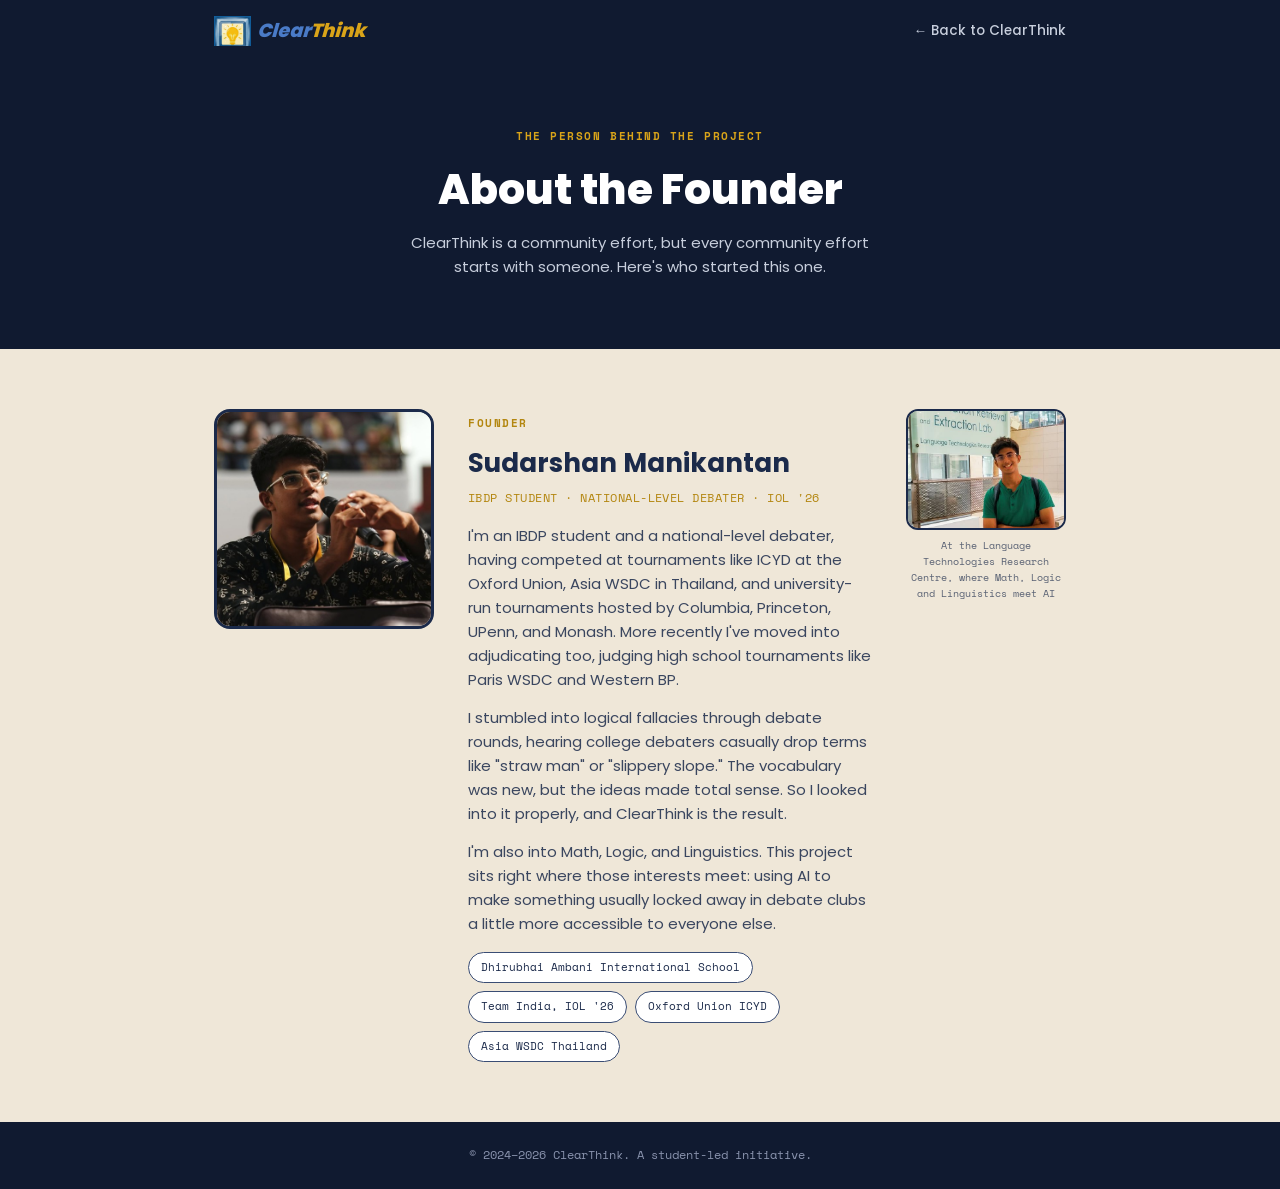
==== about.html @ 988c81aa "Add files via upload" ====
<!DOCTYPE html>
<html lang="en">
<head>
<meta charset="UTF-8" />
<meta name="viewport" content="width=device-width, initial-scale=1.0" />
<title>About the Founder, ClearThink</title>
<link rel="preconnect" href="https://fonts.googleapis.com">
<link rel="preconnect" href="https://fonts.gstatic.com" crossorigin>
<link href="https://fonts.googleapis.com/css2?family=Poppins:wght@400;500;600;700;800&family=Space+Mono:wght@400;500;700&display=swap" rel="stylesheet">
<style>
  :root {
    --ink: #1B2A4A;
    --ink-deep: #101A30;
    --bone: #EFE7D8;
    --gold: #D9A419;
    --gold-deep: #B3860F;
    --muted: #C7CEDC;
    --muted-dark: #8993AD;
    --line: #3A4D74;
  }
  * { box-sizing: border-box; }
  body { margin: 0; background: var(--bone); color: var(--ink); font-family: 'Poppins', sans-serif; line-height: 1.6; }
  a { color: inherit; }
  .wrap { max-width: 900px; margin: 0 auto; padding: 0 24px; }
  .eyebrow { font-family: 'Space Mono', monospace; font-size: 11px; letter-spacing: 0.14em; text-transform: uppercase; color: var(--gold-deep); font-weight: 700; display: inline-block; margin-bottom: 10px; }

  header.site-nav { background: var(--ink-deep); }
  .nav-inner { max-width: 900px; margin: 0 auto; padding: 16px 24px; display: flex; align-items: center; justify-content: space-between; }
  .logo { display: flex; align-items: center; gap: 8px; text-decoration: none; }
  .logo img { height: 30px; width: auto; display: block; }
  .logo .wordmark {
    font-family: 'Poppins', sans-serif;
    font-weight: 800;
    font-style: italic;
    transform: skewX(-6deg);
    font-size: 19px;
    letter-spacing: -0.01em;
    display: inline-block;
    color: #4A7BC7;
  }
  .logo .wordmark span { color: var(--gold); }
  .back-link { color: var(--muted); font-size: 13.5px; text-decoration: none; font-weight: 500; }
  .back-link:hover { color: #fff; }

  .about-hero { background: var(--ink-deep); padding: 60px 24px 70px; text-align: center; }
  .about-hero .eyebrow { color: var(--gold); }
  .about-hero h1 { color: #fff; font-weight: 800; font-size: clamp(28px, 5vw, 42px); margin: 0 0 8px; }
  .about-hero p { color: var(--muted); max-width: 480px; margin: 0 auto; font-size: 15px; }

  .about-inner { display: grid; grid-template-columns: 220px 1fr 160px; gap: 34px; align-items: start; padding: 60px 0; }
  @media (max-width: 800px) { .about-inner { grid-template-columns: 1fr; } }
  .founder-photo { width: 100%; aspect-ratio: 1; border-radius: 16px; overflow: hidden; border: 3px solid var(--ink); }
  .founder-photo img { width: 100%; height: 100%; object-fit: cover; display: block; }
  .about-inner h2 { font-size: 26px; margin: 0 0 4px; }
  .founder-role { font-family: 'Space Mono', monospace; font-size: 12px; color: var(--gold-deep); text-transform: uppercase; letter-spacing: 0.04em; margin-bottom: 16px; }
  .about-inner p.bio { font-size: 15px; opacity: 0.85; margin: 0 0 14px; }
  .cred-badges { display: flex; flex-wrap: wrap; gap: 8px; margin-top: 16px; }
  .cred-badge { font-family: 'Space Mono', monospace; font-size: 11px; background: #fff; border: 1.5px solid var(--line); padding: 6px 12px; border-radius: 20px; }
  .side-photo { border-radius: 12px; overflow: hidden; border: 2px solid var(--ink); }
  .side-photo img { width: 100%; display: block; }
  .side-photo-cap { font-family: 'Space Mono', monospace; font-size: 10px; color: var(--ink); opacity: 0.7; margin-top: 8px; text-align: center; }

  footer.site-footer { text-align: center; padding: 24px; font-size: 11.5px; color: var(--muted-dark); font-family: 'Space Mono', monospace; background: var(--ink-deep); }
</style>
</head>
<body>

<header class="site-nav">
  <div class="nav-inner">
    <a class="logo" href="index.html"><img src="[data-uri]" alt="ClearThink logo"><span class="wordmark">Clear<span>Think</span></span></a>
    <a class="back-link" href="index.html">← Back to ClearThink</a>
  </div>
</header>

<div class="about-hero">
  <span class="eyebrow">The Person Behind the Project</span>
  <h1>About the Founder</h1>
  <p>ClearThink is a community effort, but every community effort starts with someone. Here's who started this one.</p>
</div>

<div class="wrap">
  <div class="about-inner">
    <div class="founder-photo">
      <img src="[data-uri]" alt="Sudarshan Manikantan">
    </div>
    <div>
      <span class="eyebrow">Founder</span>
      <h2>Sudarshan Manikantan</h2>
      <div class="founder-role">IBDP Student &middot; National-Level Debater &middot; IOL '26</div>
      <p class="bio">I'm an IBDP student and a national-level debater, having competed at tournaments like ICYD at the Oxford Union, Asia WSDC in Thailand, and university-run tournaments hosted by Columbia, Princeton, UPenn, and Monash. More recently I've moved into adjudicating too, judging high school tournaments like Paris WSDC and Western BP.</p>
      <p class="bio">I stumbled into logical fallacies through debate rounds, hearing college debaters casually drop terms like "straw man" or "slippery slope." The vocabulary was new, but the ideas made total sense. So I looked into it properly, and ClearThink is the result.</p>
      <p class="bio">I'm also into Math, Logic, and Linguistics. This project sits right where those interests meet: using AI to make something usually locked away in debate clubs a little more accessible to everyone else.</p>
      <div class="cred-badges">
        <span class="cred-badge">Dhirubhai Ambani International School</span>
        <span class="cred-badge">Team India, IOL '26</span>
        <span class="cred-badge">Oxford Union ICYD</span>
        <span class="cred-badge">Asia WSDC Thailand</span>
      </div>
    </div>
    <div>
      <div class="side-photo"><img src="[data-uri]" alt="Sudarshan at the Language Technologies Research Centre"></div>
      <div class="side-photo-cap">At the Language Technologies Research Centre, where Math, Logic and Linguistics meet AI</div>
    </div>
  </div>
</div>

<footer class="site-footer">© 2024–2026 ClearThink. A student-led initiative.</footer>

</body>
</html>
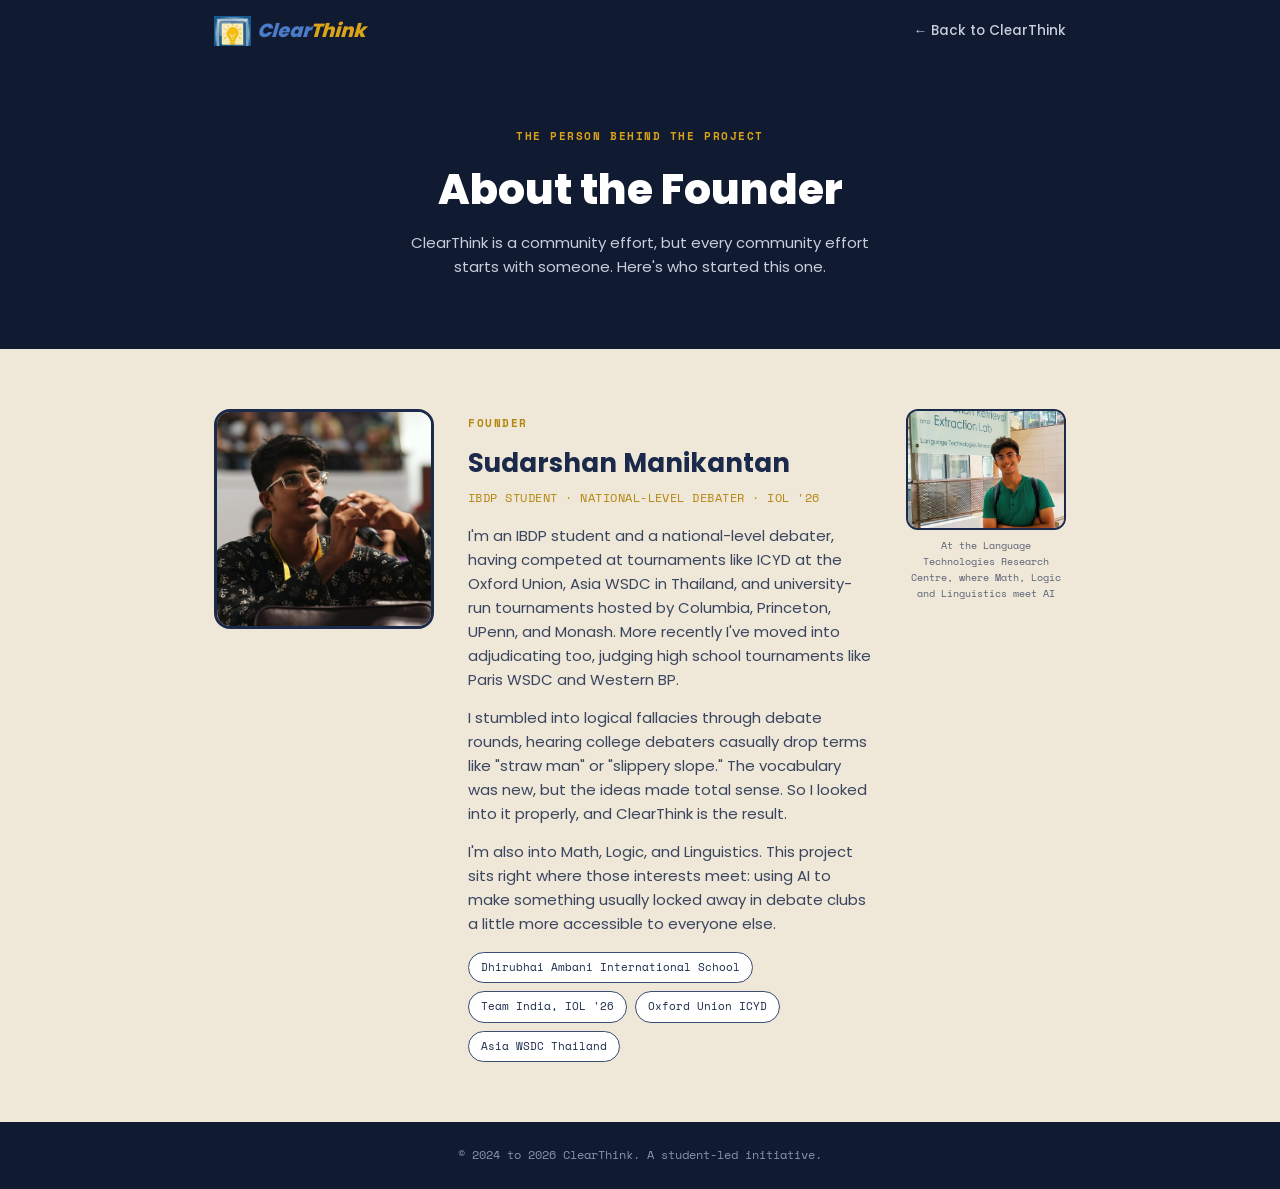
==== commit 203875dd: "Add files via upload" ====
--- a/about.html
+++ b/about.html
@@ -104,7 +104,7 @@
   </div>
 </div>
 
-<footer class="site-footer">© 2024–2026 ClearThink. A student-led initiative.</footer>
+<footer class="site-footer">© 2024 to 2026 ClearThink. A student-led initiative.</footer>
 
 </body>
 </html>
